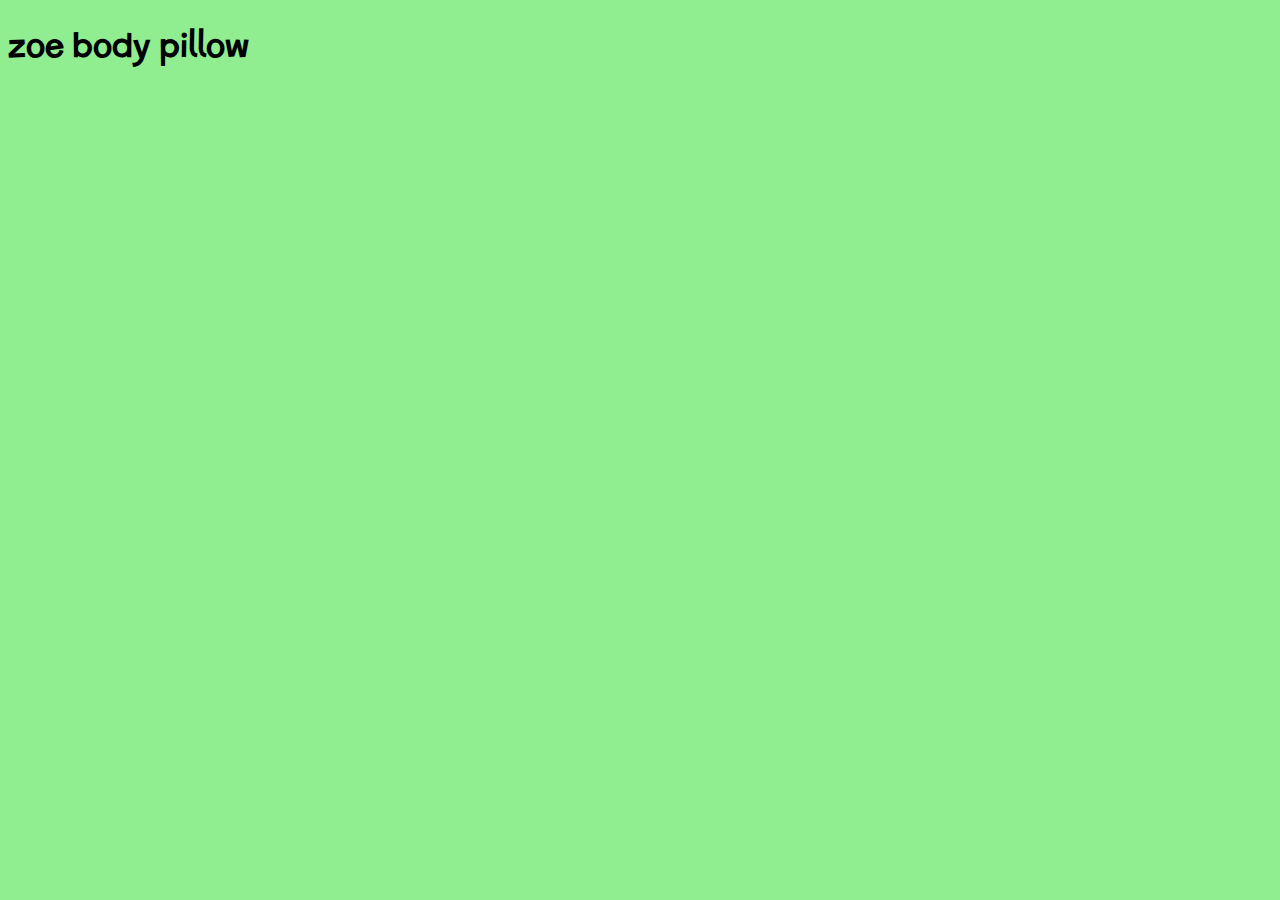
==== index.html @ b8016e55 "Add files via upload" ====
<!DOCTYPE html>
<html lang="en">
<head>
    <meta charset="UTF-8">
    <meta name="viewport" content="width=device-width, initial-scale=1.0">
    <title>League of Legends</title>
    <link href="https://fonts.googleapis.com/css2?family=Bebas+Neue&family=McLaren&display=swap" rel="stylesheet">
    <link rel="stylesheet" href="css/style.css">
</head>
<body>
    <div class="#container">
        <nav></nav>
        <header></header>
        <main>
            <h1>zoe body pillow</h1>
        </main>
        <footer></footer>
    </div>
</body>
</html>
---- css/style.css ----
html {
    background-color: lightgreen;
    font-family: 'McLaren', cursive;
}
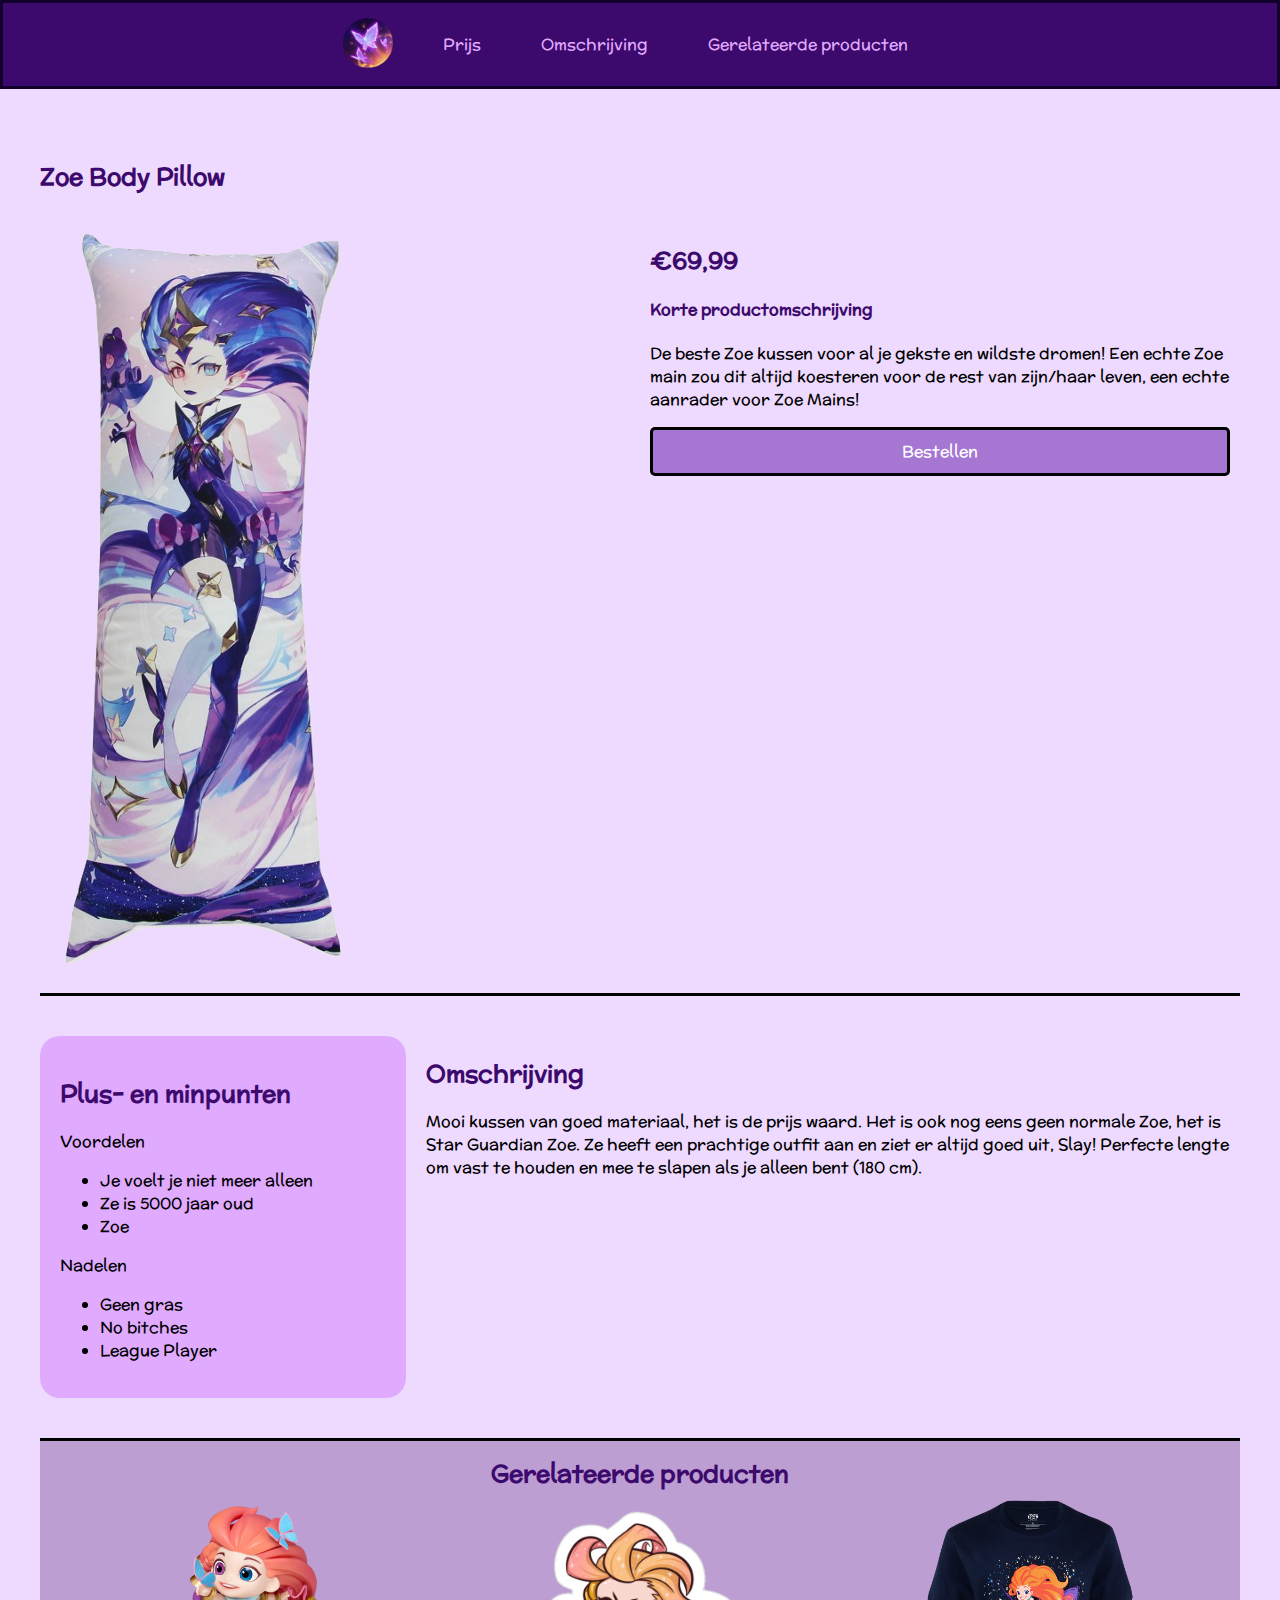
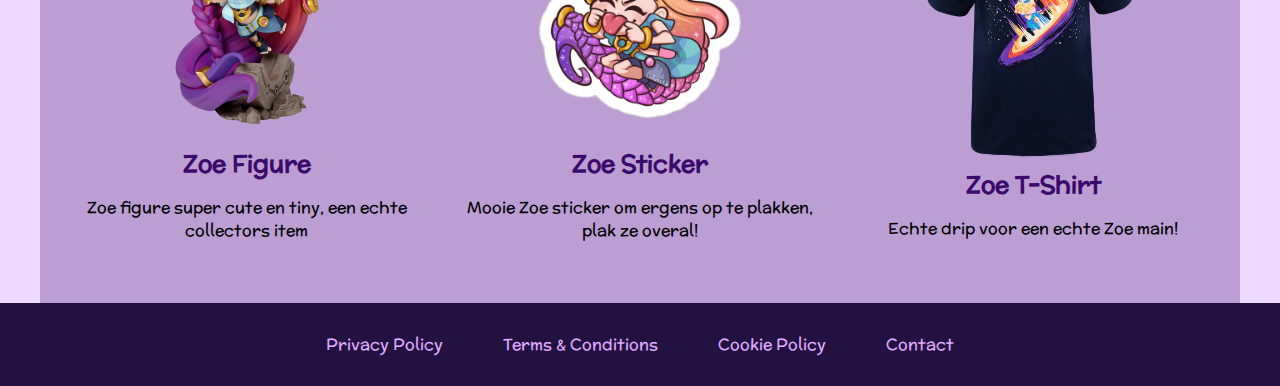
==== commit b3510d93: "Add files via upload" ====
--- a/index.html
+++ b/index.html
@@ -8,13 +8,80 @@
     <link rel="stylesheet" href="css/style.css">
 </head>
 <body>
-    <div class="#container">
-        <nav></nav>
-        <header></header>
+    <nav>
+        <img src="images/logo.png" class="logo-navbar"  alt="logo website navbar">
+        <a href="#prijs">Prijs</a>
+        <a href="#omschrijving">Omschrijving</a>
+        <a href="#gerelateerde-producten">Gerelateerde producten</a>
+    </nav>
+    <div id="container">
         <main>
-            <h1>zoe body pillow</h1>
+            <section>
+                <h2 class="product-title">Zoe Body Pillow</h2>
+                <div class="products-container">
+                    <article>
+                        <div class="product-left-column">
+                            <img src="images/zoebodypillow.png" alt="Zoe Bodypillow" class="product-image">
+                        </div>
+                        <div class="product-right-column">
+                            <h2>€69,99</h2>
+                            <h4>Korte productomschrijving</h4>
+                            <p>De beste Zoe kussen voor al je gekste en wildste dromen! Een echte Zoe main zou dit altijd koesteren voor de rest van zijn/haar leven, een echte aanrader voor Zoe Mains!</p>
+                            <a href="#" class="product-button">Bestellen</a>
+                        </div>
+                    </article>
+                </div>
+                <div class="product-info">
+                    <article>
+                        <div class="info-left-column">
+                            <h2>Plus- en minpunten</h2>
+                            <p>Voordelen</p>
+                            <ul>
+                                <li>Je voelt je niet meer alleen</li>
+                                <li>Ze is 5000 jaar oud</li>
+                                <li>Zoe</li>
+                            </ul>
+                            <p>Nadelen</p>
+                            <ul>
+                                <li>Geen gras</li>
+                                <li>No bitches</li>
+                                <li>League Player</li>
+                            </ul>
+                        </div>
+                        <div class="info-right-column">
+                            <h2>Omschrijving</h2>
+                            <p>Mooi kussen van goed materiaal, het is de prijs waard. Het is ook nog eens geen normale Zoe, het is Star Guardian Zoe. Ze heeft een prachtige outfit aan en ziet er altijd goed uit, Slay! Perfecte lengte om vast te houden en mee te slapen als je alleen bent (180 cm).</p>
+                        </div>
+                    </article>
+                </div>
+                <div class="product-others">
+                    <h2 class="others-title">Gerelateerde producten</h2>
+                    <article>
+                        <div class="other-first-product">
+                            <img src="images/zoefigure.png" alt="Zoe Figure">
+                            <h2>Zoe Figure</h2>
+                            <p>Zoe figure super cute en tiny, een echte collectors item</p>
+                        </div>
+                        <div class="other-second-product">
+                            <img src="images/zoesticker.png" alt="Zoe Sticker">
+                            <h2>Zoe Sticker</h2>
+                            <p>Mooie Zoe sticker om ergens op te plakken, plak ze overal!</p>
+                        </div>
+                        <div class="other-third-product">
+                            <img src="images/zoetshirt.png" alt="Zoe T-Shirt">
+                            <h2>Zoe T-Shirt</h2>
+                            <p>Echte drip voor een echte Zoe main!</p>
+                        </div>
+                    </article>
+                </div>
+            </section>
         </main>
-        <footer></footer>
     </div>
+    <footer>
+        <a href="#privacy">Privacy Policy</a>
+        <a href="#terms">Terms & Conditions</a>
+        <a href="#cookie">Cookie Policy</a>
+        <a href="#contact">Contact</a>
+    </footer>
 </body>
 </html>--- a/css/style.css
+++ b/css/style.css
@@ -1,4 +1,168 @@
 html {
-    background-color: lightgreen;
+    background-color: #efdaff;
     font-family: 'McLaren', cursive;
+}
+
+body {
+    margin: 0;
+}
+
+#container {
+    display: flex;
+    max-width: 1200px;
+    margin: 0 auto;
+    flex-direction: column;
+}
+
+/* Navbar */
+
+nav {
+    display: flex;
+    justify-content: center;
+    background-color: #3C096C;
+    border: solid 3px #10002B;
+}
+
+nav a {
+    color: #E0AAFF;
+    padding: 30px;
+    text-decoration: none;
+    background-color: #3C096C;
+    max-width: 1000px;
+}
+
+nav a:hover {
+    color: #FFFFFF;
+    background-color: #E0AAFF;
+}
+
+.logo-navbar {
+    display: inline-block;
+    width: 50px;
+    height: 50px;
+    margin-top: 15px;    /* if you want it vertically middle of the navbar. */
+    margin-right: 20px;
+}
+
+/* Main */
+
+h1, h2, h3, h4 {
+    color: #3C096C;
+}
+
+main {
+    margin-top: 50px;
+}
+
+/* Product */
+
+.products-container {
+    display: flex;
+}
+
+.products-container article {
+    flex: 1;
+    padding: 10px;
+    display: flex;
+    gap: 20px;
+}
+
+.products-container article div {
+    flex: 1;
+}
+
+a.product-button {
+    display: block;
+    padding: 10px 20px;
+    color: #FFFFFF;
+    text-decoration: none;
+    text-align: center;
+    border-radius: 5px;
+    border: 3px solid black;
+    background-color: #a676d3;
+}
+
+a.product-button:hover {
+    background-color: #FFFFFF;
+    color: black;
+}
+
+/* Info */
+
+.product-info {
+    display: flex;
+    border-top: 3px solid black;
+    margin-top: 10px;
+}
+
+.product-info article {
+    flex: 1;
+    display: flex;
+    gap: 20px;
+    margin-top: 40px;
+    margin-bottom: 40px;
+}
+
+.product-info article div {
+    flex: 1;
+}
+
+.product-info .info-left-column {
+    background-color: #E0AAFF;
+    border-radius: 20px;
+    padding: 20px;
+    flex: 0.4;
+}
+
+.product-info .info.right.column {
+    flex: 4;
+    text-align: left;
+}
+
+/* Others */
+
+.product-others {
+    background-color: #bc9ed3;
+    border-top: 3px solid black;
+    text-align: center;
+    padding: 15px;
+}
+
+.product-others h2 {
+    margin: 0;
+}
+
+.product-others article {
+    display: flex;
+    gap: 10px;
+    margin-bottom: 30px;
+}
+
+
+.product-others article div {
+    flex: 1;
+}
+
+.product-others img {
+    width: 250px;
+}
+
+/* Footer */
+
+footer {
+    background-color: #23123f;
+    display: flex;
+    justify-content: center;
+}
+
+footer a {
+    text-decoration: none;
+    color: #E0AAFF;
+    padding: 30px;
+    text-decoration: none;
+}
+
+footer a:hover {
+    color: #FFFFFF;
+    background-color: #E0AAFF;
 }